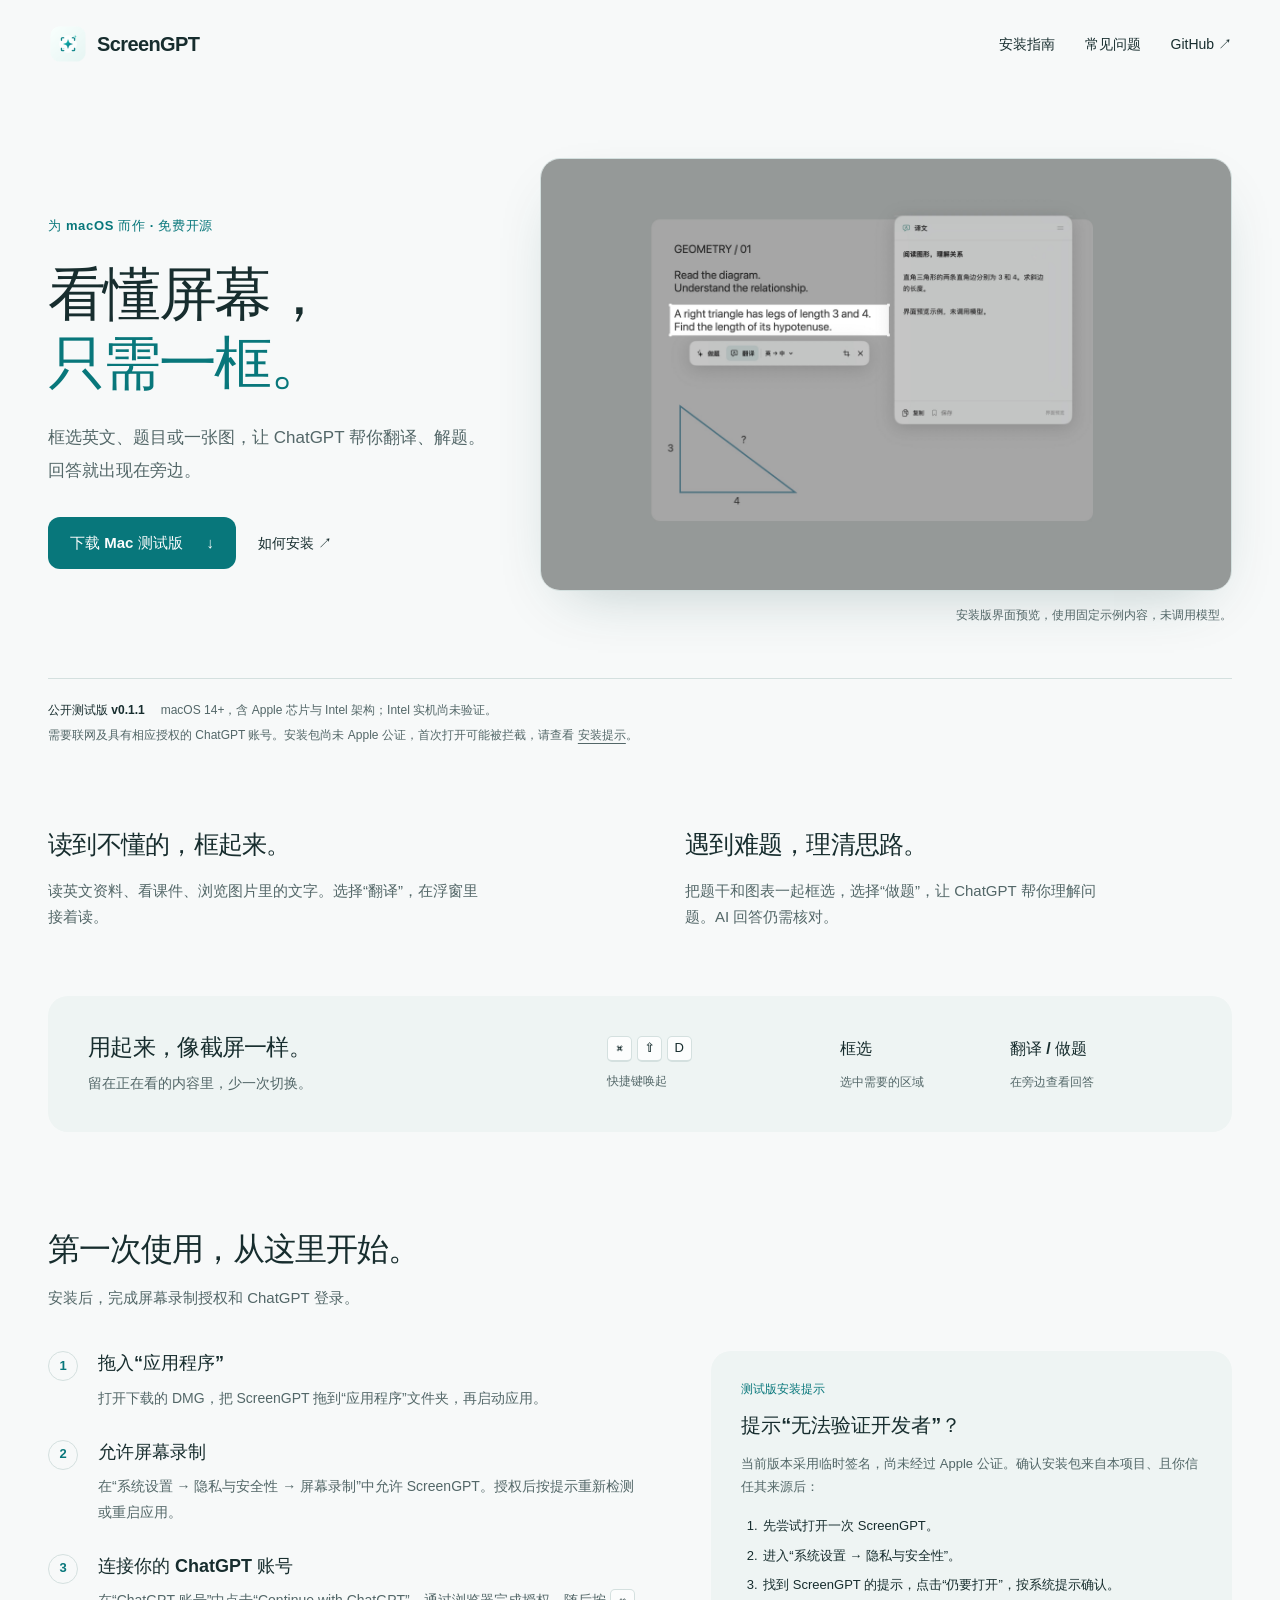
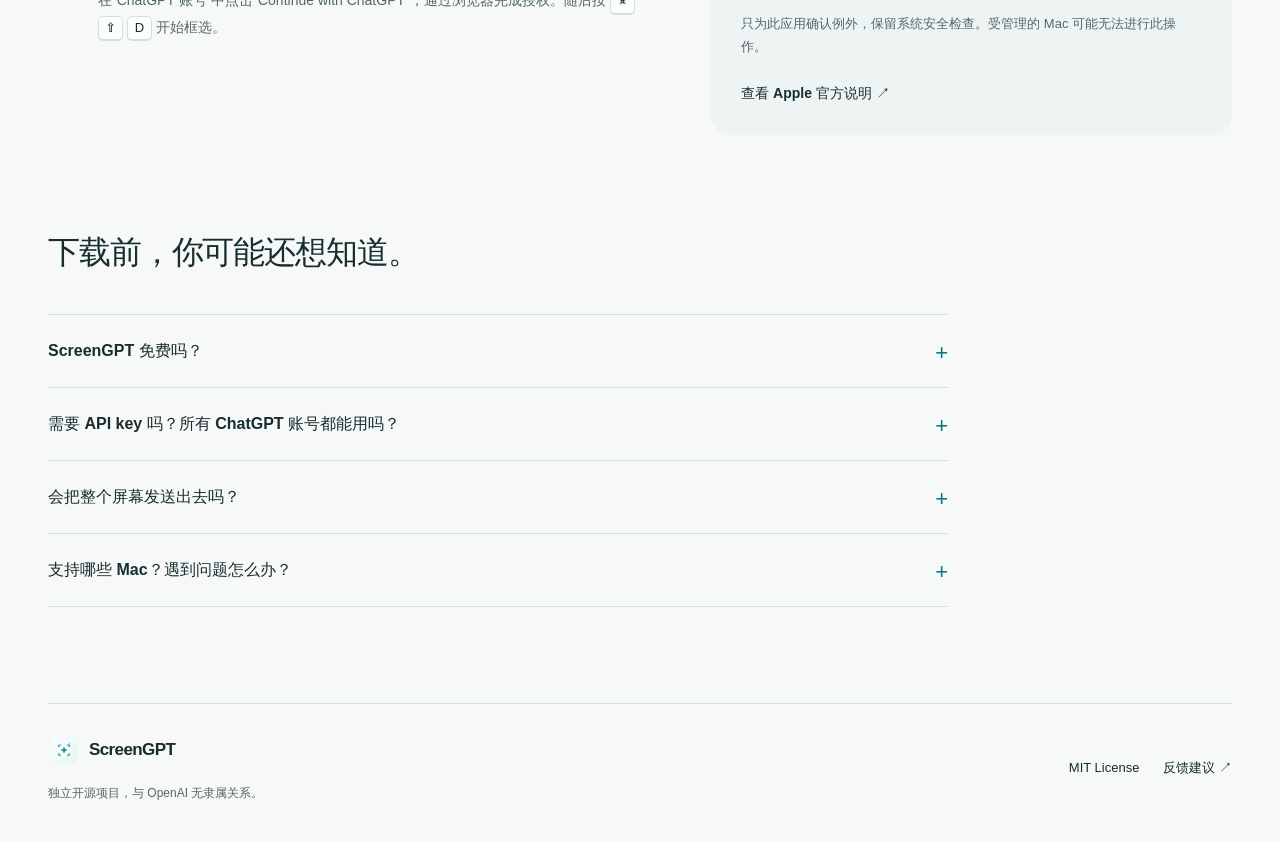
==== website/index.html @ 623604f5 "Add ScreenGPT landing page and GitHub Pages deployment" ====
<!doctype html>
<html lang="zh-CN">
  <head>
    <meta charset="utf-8">
    <meta name="viewport" content="width=device-width, initial-scale=1">
    <meta name="color-scheme" content="light dark">
    <meta name="theme-color" content="#f7f9f9" media="(prefers-color-scheme: light)">
    <meta name="theme-color" content="#111919" media="(prefers-color-scheme: dark)">
    <title>ScreenGPT · Mac 截屏翻译与解题助手</title>
    <meta name="description" content="ScreenGPT 是免费开源的 macOS 菜单栏应用。按下快捷键，框选屏幕内容，用 ChatGPT 翻译英文、理解题目，在原处查看回答。">
    <link rel="canonical" href="https://lhzzzzzzz.github.io/ScreenGPT/">
    <meta property="og:type" content="website">
    <meta property="og:locale" content="zh_CN">
    <meta property="og:title" content="ScreenGPT · 看懂屏幕，只需一框。">
    <meta property="og:description" content="框选屏幕上的一小块内容，让 ChatGPT 帮你翻译或解题。免费开源的 Mac 菜单栏助手。">
    <meta property="og:url" content="https://lhzzzzzzz.github.io/ScreenGPT/">
    <link rel="icon" type="image/png" href="./assets/icon-32.png" sizes="32x32">
    <link rel="apple-touch-icon" href="./assets/icon-256.png">
    <link rel="stylesheet" href="./styles.css">
  </head>
  <body>
    <a class="skip-link" href="#main">跳到正文</a>
    <header class="site-header shell">
      <a class="brand" href="./" aria-label="ScreenGPT 首页">
        <img src="./assets/icon-256.png" width="40" height="40" alt="">
        <span>ScreenGPT</span>
      </a>
      <nav aria-label="主导航">
        <a href="#install">安装指南</a>
        <a class="faq-nav" href="#faq">常见问题</a>
        <a href="https://github.com/lhzzzzzzz/ScreenGPT">GitHub <span aria-hidden="true">↗</span></a>
      </nav>
    </header>

    <main id="main">
      <section class="hero shell" aria-labelledby="hero-title">
        <div class="hero-copy">
          <p class="eyebrow">为 macOS 而作 · 免费开源</p>
          <h1 id="hero-title">看懂屏幕，<br><span>只需一框。</span></h1>
          <p class="hero-description">框选英文、题目或一张图，让 ChatGPT 帮你翻译、解题。回答就出现在旁边。</p>
          <div class="hero-actions">
            <a class="button" href="https://github.com/lhzzzzzzz/ScreenGPT/releases/download/v0.1.1/ScreenGPT-macOS.dmg" aria-describedby="download-note">下载 Mac 测试版 <span aria-hidden="true">↓</span></a>
            <a class="text-link" href="#install">如何安装 <span aria-hidden="true">↗</span></a>
          </div>
        </div>
        <figure class="product-preview">
          <a href="./assets/preview.png" aria-label="查看完整的 ScreenGPT 界面预览">
            <img src="./assets/preview.png" width="2880" height="1800" fetchpriority="high" alt="ScreenGPT 框选英文题目，选区下方显示做题和翻译按钮，右侧浮窗显示中文译文。">
          </a>
          <figcaption>安装版界面预览，使用固定示例内容，未调用模型。</figcaption>
        </figure>
      </section>

      <div class="release-note shell" id="download-note">
        <p><strong>公开测试版 v0.1.1</strong><span>macOS 14+，含 Apple 芯片与 Intel 架构；Intel 实机尚未验证。</span></p>
        <p>需要联网及具有相应授权的 ChatGPT 账号。安装包尚未 Apple 公证，首次打开可能被拦截，请查看<a href="#first-open">安装提示</a>。</p>
      </div>

      <section class="use-cases shell" aria-label="使用场景">
        <article>
          <h2>读到不懂的，框起来。</h2>
          <p>读英文资料、看课件、浏览图片里的文字。选择“翻译”，在浮窗里接着读。</p>
        </article>
        <article>
          <h2>遇到难题，理清思路。</h2>
          <p>把题干和图表一起框选，选择“做题”，让 ChatGPT 帮你理解问题。AI 回答仍需核对。</p>
        </article>
      </section>

      <section class="workflow shell" aria-labelledby="workflow-title">
        <div>
          <h2 id="workflow-title">用起来，像截屏一样。</h2>
          <p>留在正在看的内容里，少一次切换。</p>
        </div>
        <ol class="workflow-steps">
          <li><span class="shortcut" aria-label="Command Shift D"><kbd>⌘</kbd><kbd>⇧</kbd><kbd>D</kbd></span><span>快捷键唤起</span></li>
          <li><strong>框选</strong><span>选中需要的区域</span></li>
          <li><strong>翻译 / 做题</strong><span>在旁边查看回答</span></li>
        </ol>
      </section>

      <section class="installation shell section" id="install" aria-labelledby="install-title">
        <div class="section-heading">
          <h2 id="install-title">第一次使用，从这里开始。</h2>
          <p>安装后，完成屏幕录制授权和 ChatGPT 登录。</p>
        </div>
        <div class="install-layout">
          <ol class="install-steps">
            <li><div><h3>拖入“应用程序”</h3><p>打开下载的 DMG，把 ScreenGPT 拖到“应用程序”文件夹，再启动应用。</p></div></li>
            <li><div><h3>允许屏幕录制</h3><p>在“系统设置 → 隐私与安全性 → 屏幕录制”中允许 ScreenGPT。授权后按提示重新检测或重启应用。</p></div></li>
            <li><div><h3>连接你的 ChatGPT 账号</h3><p>在“ChatGPT 账号”中点击“Continue with ChatGPT”，通过浏览器完成授权。随后按 <kbd>⌘</kbd> <kbd>⇧</kbd> <kbd>D</kbd> 开始框选。</p></div></li>
          </ol>
          <aside class="install-help" id="first-open" aria-labelledby="first-open-title">
            <p class="help-label">测试版安装提示</p>
            <h3 id="first-open-title">提示“无法验证开发者”？</h3>
            <p>当前版本采用临时签名，尚未经过 Apple 公证。确认安装包来自本项目、且你信任其来源后：</p>
            <ol>
              <li>先尝试打开一次 ScreenGPT。</li>
              <li>进入“系统设置 → 隐私与安全性”。</li>
              <li>找到 ScreenGPT 的提示，点击“仍要打开”，按系统提示确认。</li>
            </ol>
            <p class="help-footnote">只为此应用确认例外，保留系统安全检查。受管理的 Mac 可能无法进行此操作。</p>
            <a class="text-link" href="https://support.apple.com/zh-cn/102445">查看 Apple 官方说明 <span aria-hidden="true">↗</span></a>
          </aside>
        </div>
      </section>

      <section class="faq shell section" id="faq" aria-labelledby="faq-title">
        <div class="section-heading">
          <h2 id="faq-title">下载前，你可能还想知道。</h2>
        </div>
        <div class="questions">
          <details>
            <summary>ScreenGPT 免费吗？</summary>
            <div class="answer"><p>应用免费开源，采用 MIT 许可证。使用模型需要你自己的 ChatGPT 账号；套餐费用、模型权限和使用额度由 OpenAI 决定，ScreenGPT 不提供额外模型额度。</p></div>
          </details>
          <details>
            <summary>需要 API key 吗？所有 ChatGPT 账号都能用吗？</summary>
            <div class="answer"><p>不需要 API key 或安装 Codex CLI，通过浏览器登录并授权即可。是否能使用所选模型及套餐额度，取决于 OpenAI 对你的账号、工作区和模型的授权，无法保证所有账号都可用。</p></div>
          </details>
          <details>
            <summary>会把整个屏幕发送出去吗？</summary>
            <div class="answer"><p>只有你明确点击“翻译”或“做题”后，应用才会把选中的裁剪区域发送给模型。完整屏幕画面用于本机显示和框选，不会作为请求内容发送。登录凭据保存在 macOS 钥匙串中。</p><p>自动保存默认关闭。手动或自动保存的记录会包含截图和回答，保存在本机。<a href="https://github.com/lhzzzzzzz/ScreenGPT/blob/main/docs/PRIVACY.md">阅读完整隐私说明</a>。</p></div>
          </details>
          <details>
            <summary>支持哪些 Mac？遇到问题怎么办？</summary>
            <div class="answer"><p>需要 macOS 14 或更新版本。安装包包含 Apple 芯片与 Intel 架构，Intel 实机尚未验证。当前为早期测试版，多显示器等场景仍需进一步验证。</p><p>你可以<a href="https://github.com/lhzzzzzzz/ScreenGPT/issues">报告问题或建议</a>，也可以查看<a href="https://github.com/lhzzzzzzz/ScreenGPT/releases/tag/v0.1.1">版本说明、ZIP 安装包与校验文件</a>。</p></div>
          </details>
        </div>
      </section>
    </main>

    <footer class="site-footer shell">
      <div><a class="brand" href="./"><img src="./assets/icon-256.png" width="32" height="32" alt=""><span>ScreenGPT</span></a><p>独立开源项目，与 OpenAI 无隶属关系。</p></div>
      <div class="footer-links"><a href="https://github.com/lhzzzzzzz/ScreenGPT/blob/main/LICENSE">MIT License</a><a href="https://github.com/lhzzzzzzz/ScreenGPT/issues">反馈建议 <span aria-hidden="true">↗</span></a></div>
    </footer>
  </body>
</html>
---- website/styles.css ----
/* Static, dependency-free landing page. Design variance 5, motion 2, density 3.
   System type mirrors the native Mac app. Buttons use 12px corners; media 20px.
   All content follows the system color scheme. */
:root {
  color-scheme: light dark;
  --background: #f7f9f9;
  --surface: #eef4f3;
  --paper: #fcfdfd;
  --text: #172d2e;
  --muted: #536768;
  --accent: #08777b;
  --button: #08777b;
  --button-text: #fcfdfd;
  --line: #d4e0df;
  --shadow: 0 22px 60px -28px rgb(20 70 71 / 30%);
  font-family: -apple-system, BlinkMacSystemFont, "SF Pro Display", "PingFang SC", "Microsoft YaHei", sans-serif;
  font-synthesis: none;
  -webkit-font-smoothing: antialiased;
}
* { box-sizing: border-box; }
html { scroll-padding-top: 24px; }
body { margin: 0; background: var(--background); color: var(--text); font-size: 16px; line-height: 1.75; }
a { color: inherit; text-underline-offset: 4px; }
a:hover { color: var(--accent); }
a:focus-visible, summary:focus-visible { outline: 3px solid var(--accent); outline-offset: 6px; border-radius: 4px; }
img { display: block; max-width: 100%; height: auto; }
h1, h2, h3, p, figure { margin: 0; }
h1, h2, h3 { line-height: 1.35; }
.shell { width: min(1200px, calc(100% - 96px)); margin-inline: auto; }
.skip-link { position: absolute; top: -80px; left: 24px; padding: 8px 16px; background: var(--paper); z-index: 1; }
.skip-link:focus { top: 8px; }
.site-header { height: 88px; display: flex; justify-content: space-between; align-items: center; }
.brand { display: inline-flex; gap: 9px; align-items: center; text-decoration: none; font-size: 20px; font-weight: 650; letter-spacing: -.6px; }
.brand img { flex: 0 0 auto; }
nav { display: flex; gap: 30px; font-size: 14px; font-weight: 500; }
nav a { text-decoration: none; padding-block: 10px; }
.hero { display: grid; grid-template-columns: .78fr 1.22fr; align-items: center; gap: 50px; padding-block: 70px 52px; }
.eyebrow { font-size: 13px; font-weight: 600; color: var(--accent); margin-bottom: 22px; letter-spacing: .05em; }
h1 { font-size: clamp(40px, 4.5vw, 62px); line-height: 1.2; font-weight: 650; letter-spacing: -.045em; }
h1 span { color: var(--accent); }
.hero-description { max-width: 28em; margin-top: 24px; font-size: 17px; line-height: 1.9; color: var(--muted); }
.hero-actions { display: flex; flex-wrap: wrap; align-items: center; gap: 22px; margin-top: 30px; }
.button { display: inline-flex; align-items: center; justify-content: center; gap: 24px; min-height: 52px; padding: 12px 22px; background: var(--button); color: var(--button-text); border-radius: 12px; text-decoration: none; font-size: 15px; font-weight: 600; white-space: nowrap; }
.button:hover { color: var(--button-text); filter: brightness(1.08); }
.button:active { transform: translateY(1px); }
.text-link { font-size: 14px; font-weight: 550; text-decoration: none; }
.text-link:hover { text-decoration: underline; }
.product-preview a { display: block; overflow: hidden; border-radius: 20px; border: 1px solid var(--line); box-shadow: var(--shadow); }
.product-preview img { width: 100%; }
figcaption { padding-top: 14px; font-size: 12px; color: var(--muted); text-align: right; }
.release-note { padding-block: 21px 24px; border-top: 1px solid var(--line); font-size: 12px; color: var(--muted); }
.release-note strong { color: var(--text); margin-right: 16px; font-weight: 600; }
.release-note p + p { margin-top: 4px; }
.release-note a { margin-left: 4px; }
.use-cases { display: grid; grid-template-columns: 1fr 1fr; gap: 90px; padding-block: 58px 66px; }
.use-cases article { max-width: 440px; }
.use-cases h2 { font-size: 25px; font-weight: 600; letter-spacing: -.03em; }
.use-cases p { color: var(--muted); margin-top: 16px; font-size: 15px; }
.workflow { display: grid; grid-template-columns: .9fr 1.1fr; align-items: center; gap: 40px; background: var(--surface); border-radius: 20px; padding: 36px 40px; }
.workflow h2 { font-size: 23px; font-weight: 600; letter-spacing: -.03em; }
.workflow p { color: var(--muted); font-size: 14px; margin-top: 8px; }
.workflow-steps { display: grid; grid-template-columns: 1.15fr .8fr 1fr; gap: 24px; list-style: none; padding: 0; margin: 0; }
.workflow-steps li { display: flex; flex-direction: column; justify-content: center; gap: 9px; }
.workflow-steps li > span:last-child { color: var(--muted); font-size: 12px; white-space: nowrap; }
.workflow-steps strong { font-size: 16px; font-weight: 600; }
.shortcut { display: flex; gap: 5px; }
kbd { display: inline-block; min-width: 25px; background: var(--paper); border: 1px solid var(--line); border-bottom-width: 2px; border-radius: 5px; padding: 1px 6px; font-family: inherit; font-size: 13px; line-height: 1.6; text-align: center; color: var(--text); }
.section { padding-top: 96px; }
.section-heading { max-width: 720px; margin-bottom: 40px; }
.section-heading h2 { font-size: 32px; font-weight: 600; letter-spacing: -.035em; }
.section-heading p { color: var(--muted); margin-top: 14px; font-size: 15px; }
.install-layout { display: grid; grid-template-columns: 1.06fr .94fr; gap: 76px; align-items: start; }
.install-steps { list-style: none; padding: 0; margin: 0; counter-reset: installation; }
.install-steps > li { counter-increment: installation; display: flex; gap: 20px; padding-bottom: 28px; }
.install-steps > li::before { content: counter(installation); display: flex; justify-content: center; align-items: center; width: 28px; height: 28px; flex: 0 0 28px; border: 1px solid var(--line); border-radius: 50%; font-size: 13px; color: var(--accent); font-weight: 600; }
h3 { font-size: 18px; font-weight: 600; }
.install-steps p { color: var(--muted); margin-top: 10px; font-size: 14px; line-height: 1.85; }
.install-help { background: var(--surface); border-radius: 20px; padding: 28px 30px; scroll-margin-top: 24px; }
.help-label { font-size: 12px; font-weight: 600; color: var(--accent); margin-bottom: 12px; }
.install-help h3 { font-size: 20px; margin-bottom: 14px; }
.install-help > p:not(.help-label) { font-size: 13px; color: var(--muted); }
.install-help ol { margin: 16px 0; padding-left: 20px; font-size: 13px; }
.install-help li { padding-left: 2px; margin-block: 7px; }
.install-help .help-footnote { margin-bottom: 20px; }
.faq { padding-bottom: 96px; }
.questions { max-width: 900px; }
details { border-bottom: 1px solid var(--line); }
details:first-child { border-top: 1px solid var(--line); }
summary { cursor: pointer; padding: 22px 28px 22px 0; font-size: 16px; font-weight: 550; position: relative; list-style: none; }
summary::-webkit-details-marker { display: none; }
summary::after { content: "+"; position: absolute; right: 0; top: 19px; color: var(--accent); font-size: 22px; font-weight: 400; }
details[open] summary::after { content: "−"; }
summary:hover { color: var(--accent); }
.answer { max-width: 780px; padding: 0 28px 24px 0; color: var(--muted); font-size: 14px; }
.answer p + p { margin-top: 10px; }
.answer a { color: var(--accent); }
.site-footer { border-top: 1px solid var(--line); padding-block: 30px 38px; display: flex; align-items: center; justify-content: space-between; gap: 24px; }
.site-footer .brand { font-size: 17px; }
.site-footer p { font-size: 12px; color: var(--muted); margin-top: 8px; }
.footer-links { display: flex; gap: 24px; font-size: 13px; }
.footer-links a { text-decoration: none; }

@media (prefers-color-scheme: dark) {
  :root { --background: #111919; --surface: #1b2b2b; --paper: #223434; --text: #edf5f4; --muted: #acbebe; --accent: #62cdca; --button: #62cdca; --button-text: #112b2c; --line: #304444; --shadow: 0 22px 60px -28px rgb(0 10 10 / 65%); }
}
@media (prefers-reduced-motion: no-preference) {
  a, summary { transition: color 150ms ease; }
  .button { transition: filter 150ms ease, transform 150ms ease; }
}
@media (max-width: 1023px) {
  .shell { width: calc(100% - 64px); }
  .hero { gap: 30px; grid-template-columns: .9fr 1.1fr; padding-top: 46px; }
  h1 { font-size: 44px; }
  .hero-description { font-size: 15px; }
  .hero-actions { gap: 16px; }
  .button { padding-inline: 16px; gap: 16px; }
  .workflow { grid-template-columns: 1fr; gap: 28px; }
  .workflow-steps { max-width: 520px; }
  .install-layout { gap: 36px; }
  .use-cases { gap: 48px; }
}
@media (max-width: 767px) {
  .shell { width: calc(100% - 40px); }
  .site-header { height: 76px; }
  .brand { font-size: 18px; gap: 6px; }
  .brand img { width: 34px; height: 34px; }
  nav { gap: 20px; font-size: 13px; }
  .faq-nav { display: none; }
  .hero { grid-template-columns: 1fr; gap: 38px; padding-block: 36px 28px; }
  h1 { font-size: clamp(40px, 8.5vw, 56px); }
  .eyebrow { margin-bottom: 18px; }
  .hero-description { margin-top: 20px; max-width: 30em; font-size: 16px; }
  .hero-actions { margin-top: 24px; gap: 24px; }
  .button { padding-inline: 20px; }
  figcaption { text-align: left; font-size: 11px; }
  .release-note { padding-block: 20px; }
  .release-note strong { display: block; margin-bottom: 6px; }
  .release-note p + p { margin-top: 10px; }
  .use-cases { grid-template-columns: 1fr; gap: 30px; padding-block: 36px 40px; }
  .use-cases h2 { font-size: 23px; }
  .use-cases p { margin-top: 10px; }
  .workflow { padding: 28px 24px; }
  .workflow h2 { font-size: 22px; }
  .workflow-steps { gap: 12px; grid-template-columns: 1.1fr .8fr 1fr; }
  .workflow-steps strong { font-size: 14px; }
  .workflow-steps li > span:last-child { font-size: 11px; white-space: normal; }
  .shortcut { gap: 3px; }
  .shortcut kbd { min-width: 22px; padding-inline: 4px; }
  .section { padding-top: 58px; }
  .section-heading { margin-bottom: 28px; }
  .section-heading h2 { font-size: 27px; }
  .install-layout { grid-template-columns: 1fr; gap: 8px; }
  .install-help { padding: 25px; }
  .faq { padding-bottom: 60px; }
  summary { font-size: 15px; padding-block: 20px; }
  .site-footer { align-items: start; flex-direction: column; gap: 22px; }
}
@media (max-width: 374px) {
  nav { gap: 12px; }
  .brand { font-size: 16px; }
  .hero-actions { gap: 16px; }
  .button { padding-inline: 14px; }
  .workflow { padding-inline: 18px; }
}
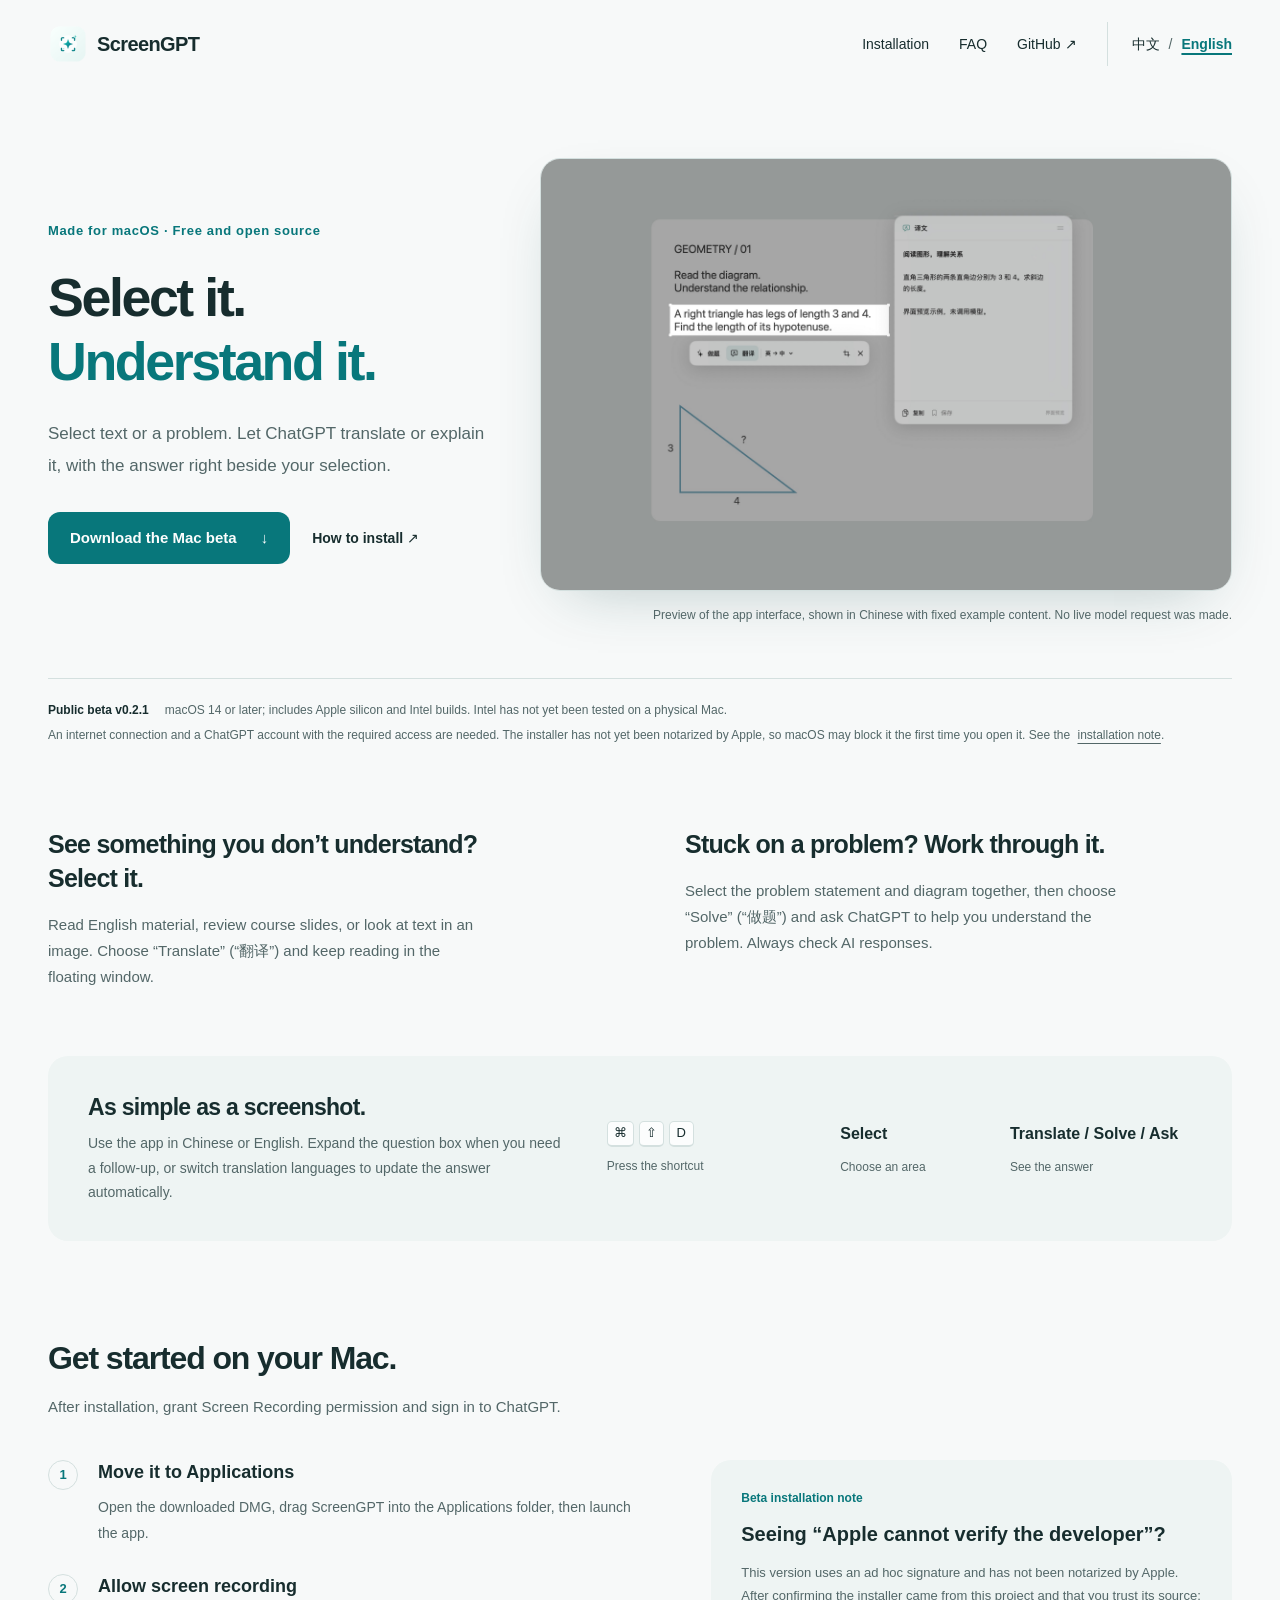
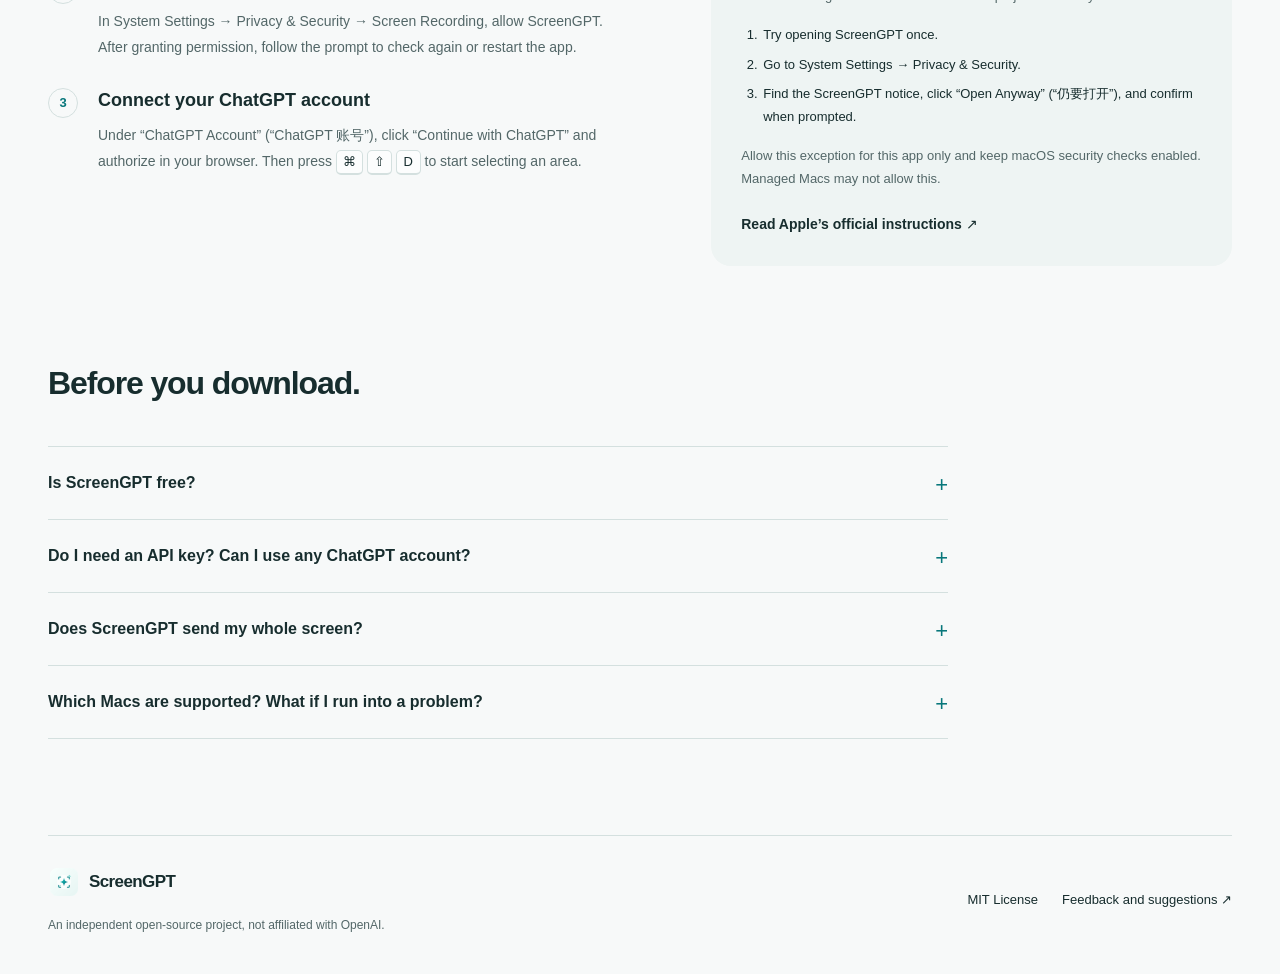
==== commit 7b1f8d17: "Prepare ScreenGPT 0.2.1 public beta release" ====
--- a/website/index.html
+++ b/website/index.html
@@ -3,14 +3,20 @@
   <head>
     <meta charset="utf-8">
     <meta name="viewport" content="width=device-width, initial-scale=1">
+    <script src="./language.js" data-auto-language></script>
+    <meta name="google-site-verification" content="sj40CnKtkLSSpTTdSo5fmWsCSzqVY8ebqkyJbFDssyk">
     <meta name="color-scheme" content="light dark">
     <meta name="theme-color" content="#f7f9f9" media="(prefers-color-scheme: light)">
     <meta name="theme-color" content="#111919" media="(prefers-color-scheme: dark)">
     <title>ScreenGPT · Mac 截屏翻译与解题助手</title>
     <meta name="description" content="ScreenGPT 是免费开源的 macOS 菜单栏应用。按下快捷键，框选屏幕内容，用 ChatGPT 翻译英文、理解题目，在原处查看回答。">
-    <link rel="canonical" href="https://lhzzzzzzz.github.io/ScreenGPT/">
+    <link rel="canonical" href="https://lhzzzzzzz.github.io/ScreenGPT/zh/">
+    <link rel="alternate" hreflang="zh-Hans" href="https://lhzzzzzzz.github.io/ScreenGPT/zh/">
+    <link rel="alternate" hreflang="en" href="https://lhzzzzzzz.github.io/ScreenGPT/en/">
+    <link rel="alternate" hreflang="x-default" href="https://lhzzzzzzz.github.io/ScreenGPT/">
     <meta property="og:type" content="website">
     <meta property="og:locale" content="zh_CN">
+    <meta property="og:locale:alternate" content="en_US">
     <meta property="og:title" content="ScreenGPT · 看懂屏幕，只需一框。">
     <meta property="og:description" content="框选屏幕上的一小块内容，让 ChatGPT 帮你翻译或解题。免费开源的 Mac 菜单栏助手。">
     <meta property="og:url" content="https://lhzzzzzzz.github.io/ScreenGPT/">
@@ -25,11 +31,18 @@
         <img src="./assets/icon-256.png" width="40" height="40" alt="">
         <span>ScreenGPT</span>
       </a>
-      <nav aria-label="主导航">
-        <a href="#install">安装指南</a>
-        <a class="faq-nav" href="#faq">常见问题</a>
-        <a href="https://github.com/lhzzzzzzz/ScreenGPT">GitHub <span aria-hidden="true">↗</span></a>
-      </nav>
+      <div class="header-actions">
+        <nav aria-label="主导航">
+          <a class="install-nav" href="#install">安装指南</a>
+          <a class="faq-nav" href="#faq">常见问题</a>
+          <a class="github-nav" href="https://github.com/lhzzzzzzz/ScreenGPT">GitHub <span aria-hidden="true">↗</span></a>
+        </nav>
+        <nav class="language-switch" aria-label="网站语言">
+          <a href="./zh/" data-language="zh" lang="zh-CN" hreflang="zh-Hans" aria-current="true">中文</a>
+          <span aria-hidden="true">/</span>
+          <a href="./en/" data-language="en" lang="en" hreflang="en">English</a>
+        </nav>
+      </div>
     </header>
 
     <main id="main">
@@ -39,7 +52,7 @@
           <h1 id="hero-title">看懂屏幕，<br><span>只需一框。</span></h1>
           <p class="hero-description">框选英文、题目或一张图，让 ChatGPT 帮你翻译、解题。回答就出现在旁边。</p>
           <div class="hero-actions">
-            <a class="button" href="https://github.com/lhzzzzzzz/ScreenGPT/releases/download/v0.1.1/ScreenGPT-macOS.dmg" aria-describedby="download-note">下载 Mac 测试版 <span aria-hidden="true">↓</span></a>
+            <a class="button" href="https://github.com/lhzzzzzzz/ScreenGPT/releases/download/v0.2.1/ScreenGPT-macOS.dmg" aria-describedby="download-note">下载 Mac 测试版 <span aria-hidden="true">↓</span></a>
             <a class="text-link" href="#install">如何安装 <span aria-hidden="true">↗</span></a>
           </div>
         </div>
@@ -52,7 +65,7 @@
       </section>
 
       <div class="release-note shell" id="download-note">
-        <p><strong>公开测试版 v0.1.1</strong><span>macOS 14+，含 Apple 芯片与 Intel 架构；Intel 实机尚未验证。</span></p>
+        <p><strong>公开测试版 v0.2.1</strong><span>macOS 14+，含 Apple 芯片与 Intel 架构；Intel 实机尚未验证。</span></p>
         <p>需要联网及具有相应授权的 ChatGPT 账号。安装包尚未 Apple 公证，首次打开可能被拦截，请查看<a href="#first-open">安装提示</a>。</p>
       </div>
 
@@ -70,12 +83,12 @@
       <section class="workflow shell" aria-labelledby="workflow-title">
         <div>
           <h2 id="workflow-title">用起来，像截屏一样。</h2>
-          <p>留在正在看的内容里，少一次切换。</p>
+          <p>界面支持中英文。需要时展开输入框继续追问；翻译后切换语言，译文自动更新。</p>
         </div>
         <ol class="workflow-steps">
           <li><span class="shortcut" aria-label="Command Shift D"><kbd>⌘</kbd><kbd>⇧</kbd><kbd>D</kbd></span><span>快捷键唤起</span></li>
           <li><strong>框选</strong><span>选中需要的区域</span></li>
-          <li><strong>翻译 / 做题</strong><span>在旁边查看回答</span></li>
+          <li><strong>翻译 / 做题 / 提问</strong><span>在旁边查看回答</span></li>
         </ol>
       </section>
 
@@ -120,11 +133,11 @@
           </details>
           <details>
             <summary>会把整个屏幕发送出去吗？</summary>
-            <div class="answer"><p>只有你明确点击“翻译”或“做题”后，应用才会把选中的裁剪区域发送给模型。完整屏幕画面用于本机显示和框选，不会作为请求内容发送。登录凭据保存在 macOS 钥匙串中。</p><p>自动保存默认关闭。手动或自动保存的记录会包含截图和回答，保存在本机。<a href="https://github.com/lhzzzzzzz/ScreenGPT/blob/main/docs/PRIVACY.md">阅读完整隐私说明</a>。</p></div>
+            <div class="answer"><p>点击“翻译”“做题”或发送问题时，应用会把当前选中的裁剪区域发送给模型；追问还会携带本次选区已有的对话上下文。翻译完成后更改原文或译文语言时，也会自动重新发送该裁剪图。完整屏幕画面仅用于本机显示和框选，不会作为请求内容发送。登录凭据保存在 macOS 钥匙串中。</p><p>自动保存默认关闭。手动或自动保存的记录会包含截图与可见问答，保存在本机。<a href="https://github.com/lhzzzzzzz/ScreenGPT/blob/main/docs/PRIVACY.md">阅读完整隐私说明</a>。</p></div>
           </details>
           <details>
             <summary>支持哪些 Mac？遇到问题怎么办？</summary>
-            <div class="answer"><p>需要 macOS 14 或更新版本。安装包包含 Apple 芯片与 Intel 架构，Intel 实机尚未验证。当前为早期测试版，多显示器等场景仍需进一步验证。</p><p>你可以<a href="https://github.com/lhzzzzzzz/ScreenGPT/issues">报告问题或建议</a>，也可以查看<a href="https://github.com/lhzzzzzzz/ScreenGPT/releases/tag/v0.1.1">版本说明、ZIP 安装包与校验文件</a>。</p></div>
+            <div class="answer"><p>需要 macOS 14 或更新版本。安装包包含 Apple 芯片与 Intel 架构，Intel 实机尚未验证。当前为早期测试版，多显示器等场景仍需进一步验证。</p><p>你可以<a href="https://github.com/lhzzzzzzz/ScreenGPT/issues">报告问题或建议</a>，也可以查看<a href="https://github.com/lhzzzzzzz/ScreenGPT/releases/tag/v0.2.1">版本说明、ZIP 安装包与校验文件</a>。</p></div>
           </details>
         </div>
       </section>
--- a/website/styles.css
+++ b/website/styles.css
@@ -34,6 +34,12 @@
 .brand img { flex: 0 0 auto; }
 nav { display: flex; gap: 30px; font-size: 14px; font-weight: 500; }
 nav a { text-decoration: none; padding-block: 10px; }
+.header-actions { display: flex; align-items: center; gap: 30px; }
+.language-switch { align-items: center; gap: 9px; padding-left: 24px; border-left: 1px solid var(--line); white-space: nowrap; }
+.language-switch span { color: var(--muted); }
+.language-switch a { min-height: 44px; display: inline-flex; align-items: center; }
+.language-switch a[aria-current="true"] { color: var(--accent); text-decoration: underline; text-decoration-thickness: 2px; font-weight: 650; }
+html[lang="en"] h1 { font-size: clamp(40px, 4.2vw, 58px); }
 .hero { display: grid; grid-template-columns: .78fr 1.22fr; align-items: center; gap: 50px; padding-block: 70px 52px; }
 .eyebrow { font-size: 13px; font-weight: 600; color: var(--accent); margin-bottom: 22px; letter-spacing: .05em; }
 h1 { font-size: clamp(40px, 4.5vw, 62px); line-height: 1.2; font-weight: 650; letter-spacing: -.045em; }
@@ -121,11 +127,9 @@
 }
 @media (max-width: 767px) {
   .shell { width: calc(100% - 40px); }
-  .site-header { height: 76px; }
   .brand { font-size: 18px; gap: 6px; }
   .brand img { width: 34px; height: 34px; }
   nav { gap: 20px; font-size: 13px; }
-  .faq-nav { display: none; }
   .hero { grid-template-columns: 1fr; gap: 38px; padding-block: 36px 28px; }
   h1 { font-size: clamp(40px, 8.5vw, 56px); }
   .eyebrow { margin-bottom: 18px; }
@@ -154,6 +158,12 @@
   .faq { padding-bottom: 60px; }
   summary { font-size: 15px; padding-block: 20px; }
   .site-footer { align-items: start; flex-direction: column; gap: 22px; }
+  .site-header { display: grid; grid-template-columns: 1fr auto; height: auto; gap: 2px 16px; padding-block: 12px; }
+  .header-actions { display: contents; }
+  .header-actions > nav:not(.language-switch) { grid-column: 1 / -1; grid-row: 2; gap: 24px; }
+  .faq-nav { display: inline; }
+  .language-switch { grid-column: 2; grid-row: 1; padding-left: 0; border-left: 0; gap: 8px; }
+  html[lang="en"] h1 { font-size: clamp(40px, 8.5vw, 56px); }
 }
 @media (max-width: 374px) {
   nav { gap: 12px; }
